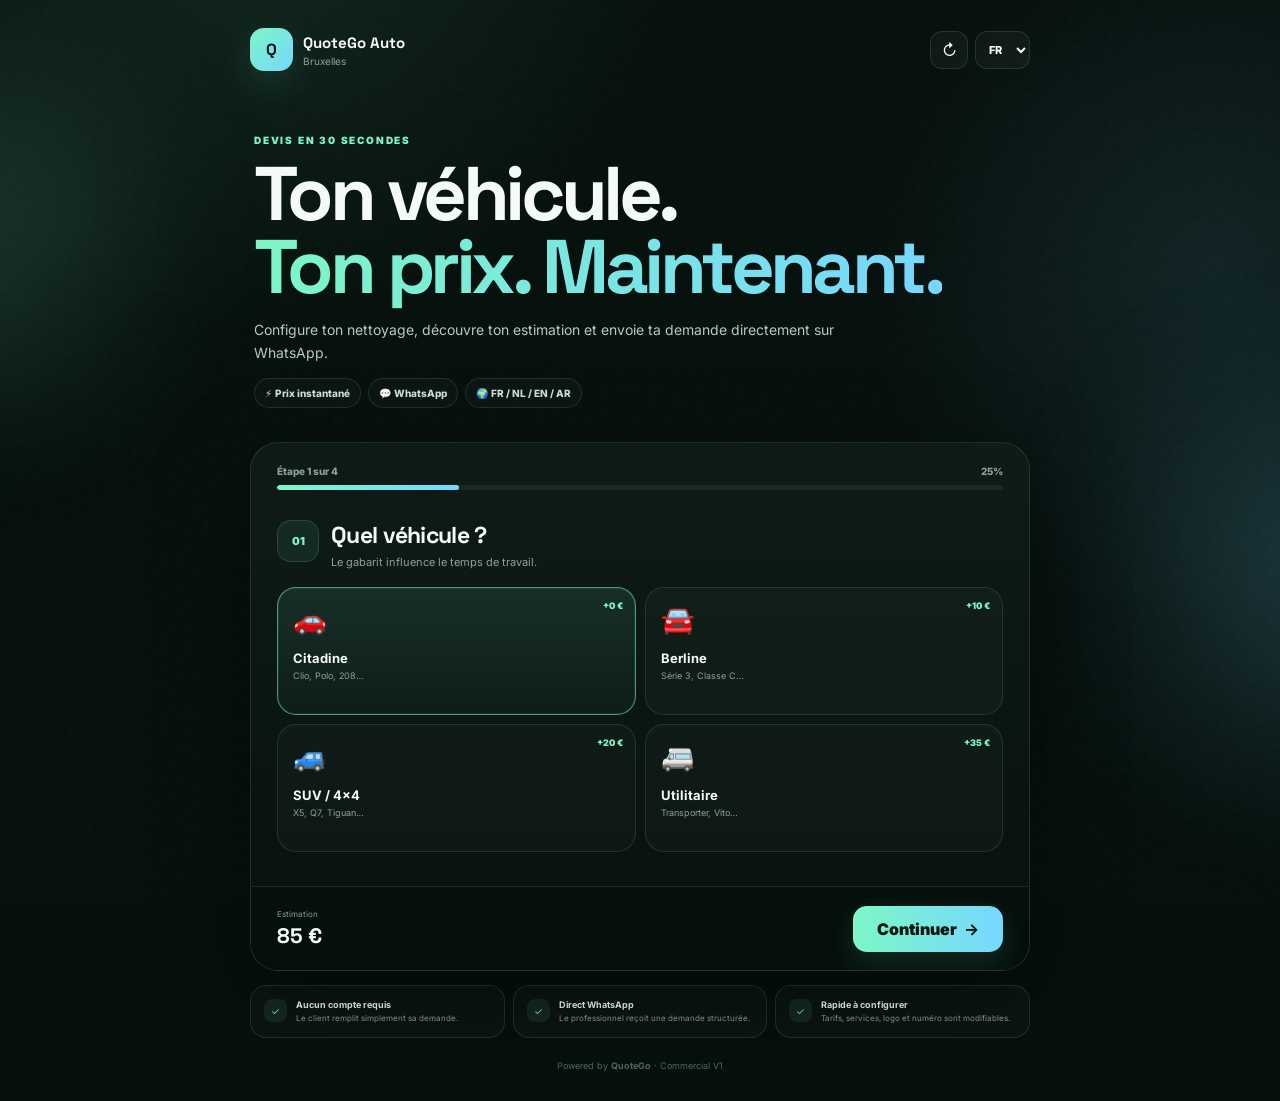
==== index.html @ 27e843ea "Launch QuoteGo commercial demo" ====
<!DOCTYPE html>
<html lang="fr" dir="ltr">
<head>
  <meta charset="UTF-8">
  <meta name="viewport" content="width=device-width, initial-scale=1.0, viewport-fit=cover">
  <meta name="theme-color" content="#07100e">
  <meta name="description" content="QuoteGo - devis instantané et réservation WhatsApp pour services automobiles.">
  <title>QuoteGo Auto</title>
  <link rel="preconnect" href="https://fonts.googleapis.com">
  <link rel="preconnect" href="https://fonts.gstatic.com" crossorigin>
  <link href="https://fonts.googleapis.com/css2?family=Inter:wght@400;500;600;700;800&family=Space+Grotesk:wght@600;700&display=swap" rel="stylesheet">
  <link rel="stylesheet" href="styles.css">
</head>
<body>
  <div class="noise"></div>
  <div class="orb orb-a"></div>
  <div class="orb orb-b"></div>

  <header class="topbar">
    <div class="brand">
      <div class="brand-mark" id="brandMark">Q</div>
      <div class="brand-copy">
        <strong id="brandName">QuoteGo Auto</strong>
        <span id="brandLocation">Bruxelles</span>
      </div>
    </div>

    <div class="top-actions">
      <button class="ghost-btn" id="restartBtn" type="button" title="Recommencer">↻</button>
      <select id="langSelect" class="lang-select" aria-label="Langue">
        <option value="fr">FR</option>
        <option value="nl">NL</option>
        <option value="en">EN</option>
        <option value="ar">AR</option>
      </select>
    </div>
  </header>

  <main>
    <section class="hero">
      <div class="eyebrow" data-i18n="heroEyebrow">DEVIS EN 30 SECONDES</div>
      <h1 id="heroTitle">Ton véhicule.<br><span>Ton prix. Maintenant.</span></h1>
      <p class="hero-copy" data-i18n="heroCopy">Configure ton nettoyage, découvre ton estimation et envoie ta demande directement sur WhatsApp.</p>

      <div class="hero-chips">
        <span>⚡ <b data-i18n="chipPrice">Prix instantané</b></span>
        <span>💬 <b>WhatsApp</b></span>
        <span>🌍 <b>FR / NL / EN / AR</b></span>
      </div>
    </section>

    <section class="app-card">
      <div class="progress-wrap">
        <div class="progress-copy">
          <span id="progressLabel">Étape 1 sur 4</span>
          <span id="progressPct">25%</span>
        </div>
        <div class="progress-track"><div id="progressBar"></div></div>
      </div>

      <div id="stepHost"></div>

      <div class="bottom-bar">
        <div>
          <small data-i18n="estimate">Estimation</small>
          <strong id="liveTotal">0 €</strong>
        </div>
        <button id="mainBtn" class="main-btn" type="button">
          <span data-i18n="continue">Continuer</span>
          <b>→</b>
        </button>
      </div>
    </section>

    <section class="commercial-strip">
      <div>
        <span class="mini-icon">✓</span>
        <p><strong data-i18n="noAccount">Aucun compte requis</strong><small data-i18n="noAccountSub">Le client remplit simplement sa demande.</small></p>
      </div>
      <div>
        <span class="mini-icon">✓</span>
        <p><strong data-i18n="direct">Direct WhatsApp</strong><small data-i18n="directSub">Le professionnel reçoit une demande structurée.</small></p>
      </div>
      <div>
        <span class="mini-icon">✓</span>
        <p><strong data-i18n="fast">Rapide à configurer</strong><small data-i18n="fastSub">Tarifs, services, logo et numéro sont modifiables.</small></p>
      </div>
    </section>
  </main>

  <footer>Powered by <strong>QuoteGo</strong> · Commercial V1</footer>

  <script src="config.js"></script>
  <script src="app.js"></script>
</body>
</html>
---- styles.css ----
:root{
  --bg:#06100d; --panel:#0c1714; --panel2:#101f1a; --text:#f6fbf8; --muted:#8ba39a;
  --accent:#7cf7c7; --accent2:#77d7ff; --line:rgba(188,255,228,.12);
}
*{box-sizing:border-box} html{scroll-behavior:smooth}
body{margin:0;background:
radial-gradient(circle at 20% -10%,rgba(124,247,199,.10),transparent 28%),
radial-gradient(circle at 95% 25%,rgba(119,215,255,.10),transparent 24%),
var(--bg);color:var(--text);font-family:Inter,system-ui,-apple-system,sans-serif;min-height:100vh}
button,select,input,textarea{font:inherit}.noise{position:fixed;inset:0;pointer-events:none;opacity:.035;background-image:url("data:image/svg+xml,%3Csvg viewBox='0 0 180 180' xmlns='http://www.w3.org/2000/svg'%3E%3Cfilter id='n'%3E%3CfeTurbulence type='fractalNoise' baseFrequency='.85' numOctaves='3' stitchTiles='stitch'/%3E%3C/filter%3E%3Crect width='100%25' height='100%25' filter='url(%23n)' opacity='.6'/%3E%3C/svg%3E")}
.orb{position:fixed;border-radius:50%;filter:blur(100px);z-index:-1;opacity:.22}.orb-a{width:260px;height:260px;background:var(--accent);left:-160px;top:100px}.orb-b{width:300px;height:300px;background:var(--accent2);right:-190px;top:430px}
.topbar,main,footer{width:min(100% - 26px,780px);margin:auto}
.topbar{display:flex;align-items:center;justify-content:space-between;padding:20px 0 8px}.brand{display:flex;align-items:center;gap:10px}.brand-mark{width:43px;height:43px;border-radius:14px;display:grid;place-items:center;background:linear-gradient(135deg,var(--accent),var(--accent2));color:#03130d;font-family:"Space Grotesk";font-weight:800;box-shadow:0 12px 36px rgba(91,240,187,.14)}.brand-copy strong,.brand-copy span{display:block}.brand-copy strong{font:700 15px "Space Grotesk"}.brand-copy span{color:var(--muted);font-size:10px;margin-top:3px}.top-actions{display:flex;gap:7px}.ghost-btn,.lang-select{border:1px solid var(--line);background:rgba(255,255,255,.035);color:var(--text);border-radius:12px;height:38px}.ghost-btn{width:38px;cursor:pointer}.lang-select{padding:0 9px;font-weight:800;font-size:11px;outline:none}
.hero{padding:38px 3px 25px}.eyebrow{color:var(--accent);font-size:10px;letter-spacing:.18em;font-weight:900;margin-bottom:12px}.hero h1{font:700 clamp(42px,12vw,76px)/.96 "Space Grotesk";letter-spacing:-.06em;margin:0}.hero h1 span{color:transparent;background:linear-gradient(90deg,var(--accent),var(--accent2));-webkit-background-clip:text;background-clip:text}.hero-copy{max-width:600px;color:#b7cac2;line-height:1.65;font-size:14px}.hero-chips{display:flex;gap:7px;flex-wrap:wrap}.hero-chips span{border:1px solid var(--line);padding:8px 10px;border-radius:999px;background:rgba(255,255,255,.025);font-size:10px;color:#cfe0d9}.hero-chips b{font-weight:800}
.app-card{position:relative;border:1px solid var(--line);border-radius:28px;background:linear-gradient(180deg,rgba(15,29,24,.90),rgba(8,17,14,.97));box-shadow:0 28px 95px rgba(0,0,0,.36);overflow:hidden;backdrop-filter:blur(18px)}
.progress-wrap{padding:18px 18px 0}.progress-copy{display:flex;justify-content:space-between;color:var(--muted);font-size:10px;font-weight:800;margin-bottom:8px}.progress-track{height:5px;background:rgba(255,255,255,.06);border-radius:99px;overflow:hidden}.progress-track>div{height:100%;width:25%;border-radius:inherit;background:linear-gradient(90deg,var(--accent),var(--accent2));transition:.3s}
.step{padding:25px 18px 118px;animation:enter .28s ease}@keyframes enter{from{opacity:0;transform:translateY(9px)}to{opacity:1;transform:none}}
.step-head{display:flex;gap:12px;margin-bottom:18px}.step-index{width:42px;height:42px;border:1px solid rgba(124,247,199,.15);background:rgba(124,247,199,.07);color:var(--accent);border-radius:14px;display:grid;place-items:center;font-weight:900;font-size:11px;flex:none}.step-head h2{margin:0 0 5px;font:700 23px "Space Grotesk";letter-spacing:-.03em}.step-head p{margin:0;color:var(--muted);font-size:11px}
.grid{display:grid;grid-template-columns:1fr 1fr;gap:9px}.choice{position:relative;min-height:128px;padding:15px;border:1px solid var(--line);border-radius:19px;background:rgba(255,255,255,.025);cursor:pointer;transition:.18s}.choice input,.package input,.segment input,.toggle input{position:absolute;opacity:0;pointer-events:none}.choice.active,.package.active{border-color:rgba(124,247,199,.56);background:linear-gradient(180deg,rgba(124,247,199,.10),rgba(119,215,255,.035));box-shadow:inset 0 0 0 1px rgba(124,247,199,.08)}.choice .emoji{font-size:27px;margin-bottom:14px}.choice strong,.choice small{display:block}.choice strong{font-size:13px}.choice small{font-size:9px;color:var(--muted);margin-top:4px}.price-tag{position:absolute;right:12px;top:12px;color:var(--accent);font-size:9px;font-weight:900}
.stack{display:grid;gap:9px}.package{position:relative;border:1px solid var(--line);border-radius:17px;padding:17px 15px;background:rgba(255,255,255,.025);cursor:pointer}.package-row{display:flex;justify-content:space-between;align-items:center;gap:12px}.package strong,.package small{display:block}.package strong{font-size:14px}.package small{font-size:9px;color:var(--muted);margin-top:4px}.package b{white-space:nowrap;font-size:15px}.badge{position:absolute;right:12px;top:-8px;background:var(--accent);color:#051911;padding:4px 7px;border-radius:999px;font-size:7px;font-weight:900;letter-spacing:.08em}
.segment{display:grid;grid-template-columns:repeat(3,1fr);gap:6px;margin-bottom:18px}.segment label{position:relative}.segment span{min-height:52px;display:grid;place-items:center;text-align:center;border:1px solid var(--line);border-radius:13px;background:rgba(255,255,255,.025);font-size:9px;font-weight:800;color:#c5d5cf;padding:6px}.segment label.active span{border-color:rgba(124,247,199,.55);background:rgba(124,247,199,.08);color:var(--accent)}
.extras{display:grid;gap:8px}.extra{display:flex;justify-content:space-between;gap:14px;align-items:center;border:1px solid var(--line);border-radius:16px;padding:14px;background:rgba(255,255,255,.025)}.extra strong,.extra small{display:block}.extra strong{font-size:12px}.extra small{color:var(--muted);font-size:9px;margin-top:4px}.toggle{display:flex;align-items:center;gap:9px}.toggle em{font-style:normal;color:var(--accent);font-size:9px;font-weight:900;white-space:nowrap}.switch{width:37px;height:22px;background:rgba(255,255,255,.08);border-radius:99px;position:relative;transition:.2s}.switch:after{content:"";position:absolute;width:16px;height:16px;left:3px;top:3px;border-radius:50%;background:#9eb2aa;transition:.2s}.toggle.active .switch{background:var(--accent)}.toggle.active .switch:after{transform:translateX(15px);background:#042016}
.fields{display:grid;gap:10px}.field{display:grid;gap:6px}.field>span{font-size:9px;font-weight:900;color:#cbdad4}.field input,.field textarea{width:100%;border:1px solid var(--line);border-radius:13px;background:rgba(255,255,255,.035);color:var(--text);padding:13px;outline:none}.field input:focus,.field textarea:focus{border-color:rgba(124,247,199,.55);box-shadow:0 0 0 3px rgba(124,247,199,.06)}
.summary{margin-top:16px;padding:17px;border:1px solid rgba(124,247,199,.18);border-radius:19px;background:linear-gradient(135deg,rgba(124,247,199,.08),rgba(119,215,255,.045))}.summary-price{display:flex;justify-content:space-between;align-items:center}.summary-price small,.summary-price strong{display:block}.summary-price small{color:var(--muted);font-size:9px}.summary-price strong{font:700 32px "Space Grotesk"}.summary-lines{display:grid;gap:7px;margin-top:13px}.summary-line{display:flex;justify-content:space-between;gap:12px;font-size:9px;color:#c7d5cf}.summary-line b{color:var(--accent);font-weight:900;text-align:right}.note{color:#71877f;font-size:8px;line-height:1.5;margin:13px 0 0}
.bottom-bar{position:absolute;bottom:0;left:0;right:0;min-height:84px;border-top:1px solid var(--line);background:rgba(6,15,12,.94);backdrop-filter:blur(15px);display:flex;justify-content:space-between;align-items:center;gap:12px;padding:13px 18px}.bottom-bar small,.bottom-bar strong{display:block}.bottom-bar small{color:var(--muted);font-size:8px}.bottom-bar strong{font:700 21px "Space Grotesk";margin-top:3px}.main-btn{min-width:150px;border:0;border-radius:14px;background:linear-gradient(90deg,var(--accent),var(--accent2));color:#04170f;padding:13px 15px;font-weight:900;cursor:pointer;box-shadow:0 11px 30px rgba(95,236,185,.14)}.main-btn b{margin-left:7px}
.commercial-strip{display:grid;grid-template-columns:repeat(3,1fr);gap:8px;padding-top:14px}.commercial-strip>div{border:1px solid var(--line);border-radius:16px;background:rgba(255,255,255,.022);padding:13px;display:flex;gap:9px}.mini-icon{width:23px;height:23px;flex:none;border-radius:8px;background:rgba(124,247,199,.09);color:var(--accent);display:grid;place-items:center;font-size:10px}.commercial-strip p{margin:0}.commercial-strip strong,.commercial-strip small{display:block}.commercial-strip strong{font-size:9px}.commercial-strip small{color:var(--muted);font-size:8px;line-height:1.4;margin-top:3px}
footer{text-align:center;color:#53685f;font-size:9px;padding:22px 0 30px}
[dir="rtl"] .step-head,[dir="rtl"] .brand,[dir="rtl"] .commercial-strip>div{direction:rtl}
[dir="rtl"] .summary-line,[dir="rtl"] .package-row,[dir="rtl"] .extra{direction:rtl}
@media(max-width:620px){.commercial-strip{grid-template-columns:1fr}.hero{padding-top:32px}}
@media(min-width:700px){.topbar{padding-top:28px}.hero{padding:55px 4px 34px}.progress-wrap{padding:22px 26px 0}.step{padding:30px 26px 118px}.bottom-bar{padding-left:26px;padding-right:26px}}

.demo-backdrop{position:fixed;inset:0;background:rgba(0,0,0,.72);backdrop-filter:blur(8px);z-index:50}
.demo-modal{position:fixed;z-index:51;left:50%;top:50%;transform:translate(-50%,-50%);width:min(calc(100% - 28px),560px);max-height:82vh;overflow:auto;background:#0b1713;border:1px solid var(--line);border-radius:22px;padding:18px;box-shadow:0 30px 100px rgba(0,0,0,.55)}
#demoModal{display:none}#demoModal.show{display:block}.demo-modal-head{display:flex;justify-content:space-between;gap:15px;align-items:flex-start}.demo-modal-head small{color:var(--accent);font-size:8px;font-weight:900;letter-spacing:.16em}.demo-modal-head h3{margin:4px 0 0;font:700 20px "Space Grotesk"}.demo-modal-head button{width:34px;height:34px;border:1px solid var(--line);border-radius:10px;background:rgba(255,255,255,.04);color:var(--text);font-size:22px;cursor:pointer}.demo-explain{color:var(--muted);font-size:10px;line-height:1.55}.demo-modal pre{white-space:pre-wrap;word-break:break-word;background:rgba(255,255,255,.035);border:1px solid var(--line);border-radius:14px;padding:14px;color:#dce9e4;font:500 11px/1.6 Inter,sans-serif}
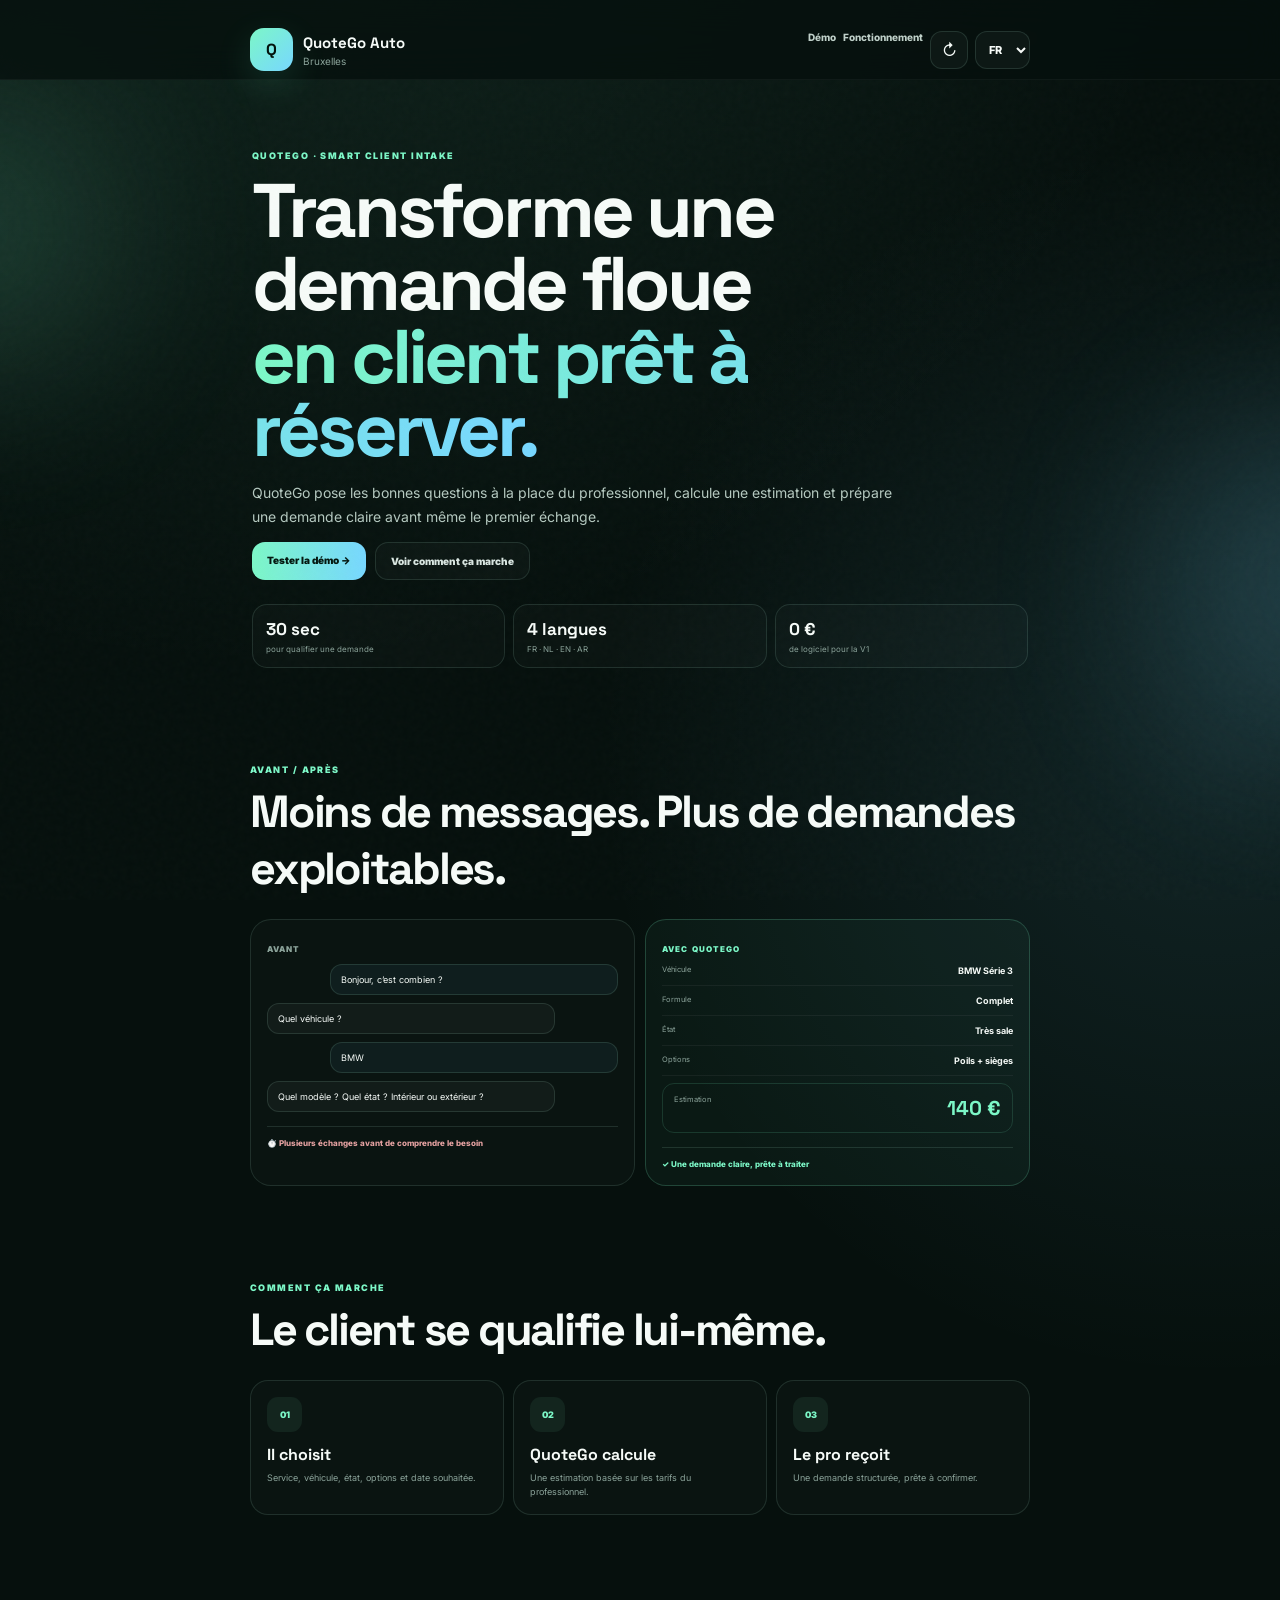
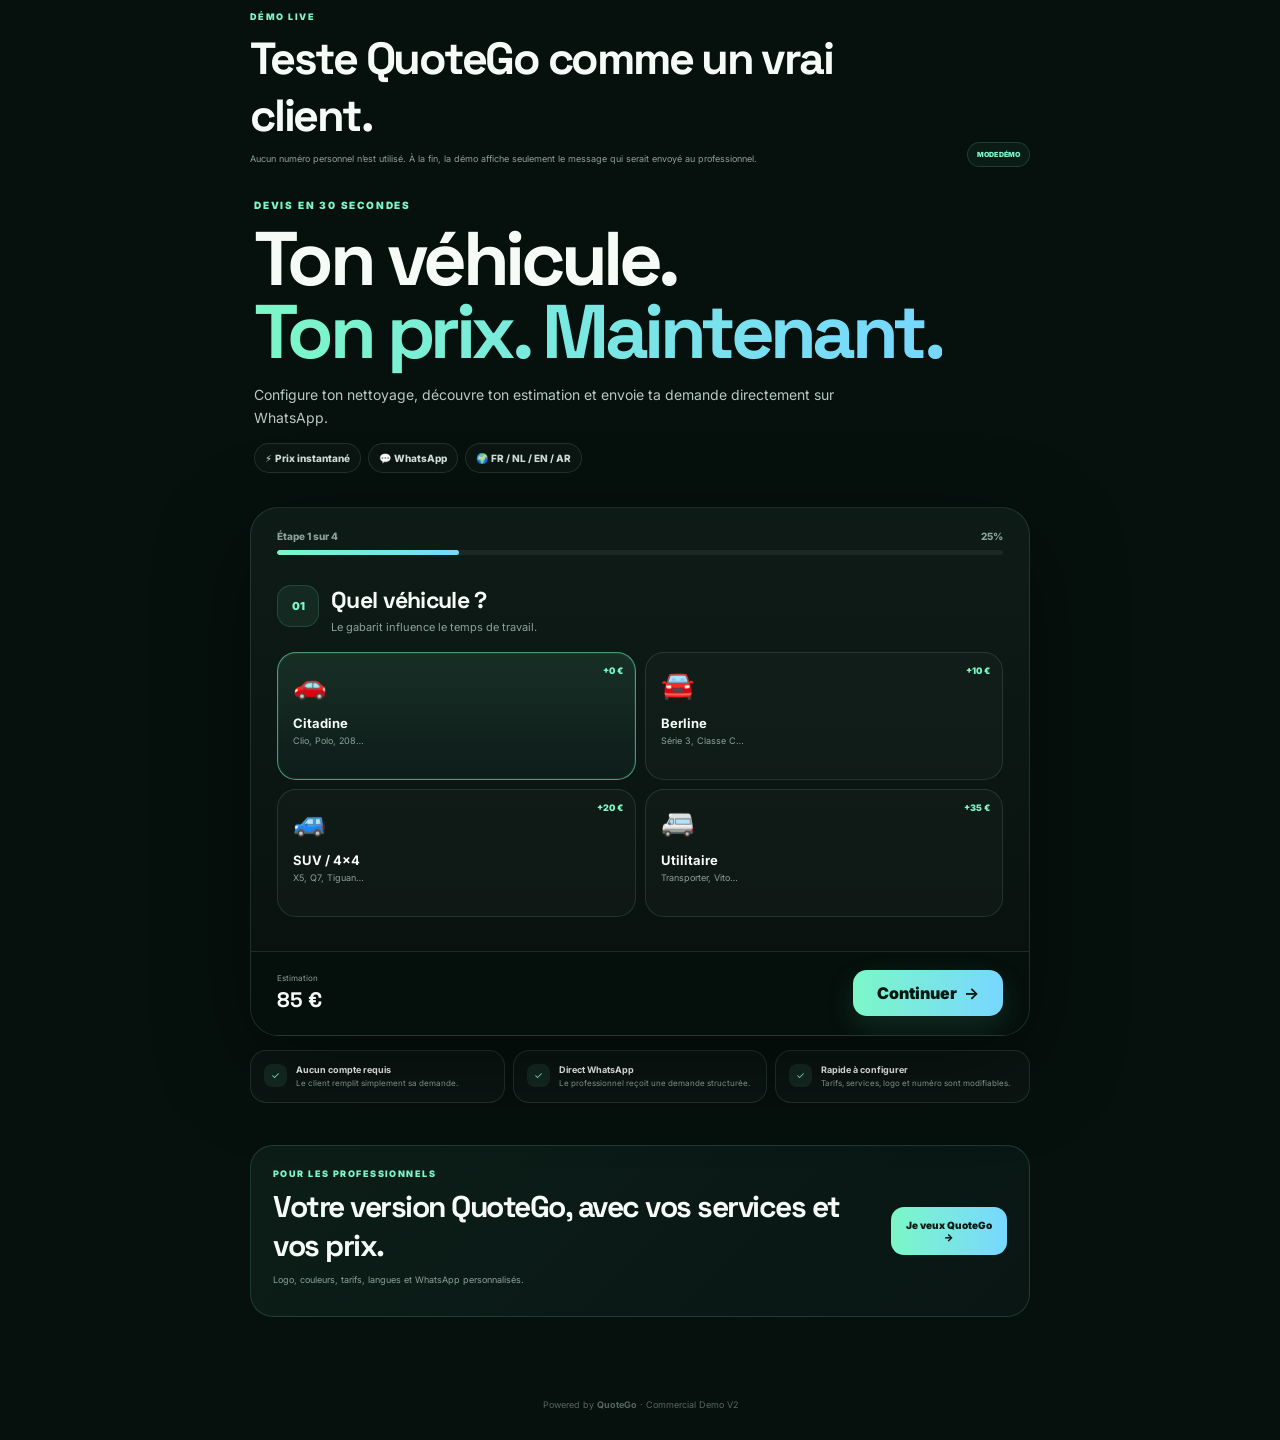
==== commit 9796067c: "Upgrade QuoteGo to premium commercial V2" ====
--- a/index.html
+++ b/index.html
@@ -1,96 +1,100 @@
 <!DOCTYPE html>
 <html lang="fr" dir="ltr">
 <head>
-  <meta charset="UTF-8">
-  <meta name="viewport" content="width=device-width, initial-scale=1.0, viewport-fit=cover">
-  <meta name="theme-color" content="#07100e">
-  <meta name="description" content="QuoteGo - devis instantané et réservation WhatsApp pour services automobiles.">
-  <title>QuoteGo Auto</title>
-  <link rel="preconnect" href="https://fonts.googleapis.com">
-  <link rel="preconnect" href="https://fonts.gstatic.com" crossorigin>
-  <link href="https://fonts.googleapis.com/css2?family=Inter:wght@400;500;600;700;800&family=Space+Grotesk:wght@600;700&display=swap" rel="stylesheet">
-  <link rel="stylesheet" href="styles.css">
+<meta charset="UTF-8"><meta name="viewport" content="width=device-width,initial-scale=1.0,viewport-fit=cover">
+<meta name="theme-color" content="#07100e"><title>QuoteGo — Démo commerciale</title>
+<link rel="preconnect" href="https://fonts.googleapis.com"><link rel="preconnect" href="https://fonts.gstatic.com" crossorigin>
+<link href="https://fonts.googleapis.com/css2?family=Inter:wght@400;500;600;700;800&family=Space+Grotesk:wght@600;700&display=swap" rel="stylesheet">
+<link rel="stylesheet" href="styles.css">
 </head>
 <body>
-  <div class="noise"></div>
-  <div class="orb orb-a"></div>
-  <div class="orb orb-b"></div>
+<div class="noise"></div><div class="orb orb-a"></div><div class="orb orb-b"></div>
 
-  <header class="topbar">
-    <div class="brand">
-      <div class="brand-mark" id="brandMark">Q</div>
-      <div class="brand-copy">
-        <strong id="brandName">QuoteGo Auto</strong>
-        <span id="brandLocation">Bruxelles</span>
-      </div>
-    </div>
+<header class="topbar premium-topbar">
+  <div class="brand"><div class="brand-mark" id="brandMark">Q</div><div class="brand-copy"><strong id="brandName">QuoteGo</strong><span id="brandLocation">Bruxelles</span></div></div>
+  <div class="top-actions">
+    <a class="mini-link" href="#demo">Démo</a>
+    <a class="mini-link" href="#how">Fonctionnement</a>
+    <button class="ghost-btn" id="restartBtn" type="button">↻</button>
+    <select id="langSelect" class="lang-select"><option value="fr">FR</option><option value="nl">NL</option><option value="en">EN</option><option value="ar">AR</option></select>
+  </div>
+</header>
 
-    <div class="top-actions">
-      <button class="ghost-btn" id="restartBtn" type="button" title="Recommencer">↻</button>
-      <select id="langSelect" class="lang-select" aria-label="Langue">
-        <option value="fr">FR</option>
-        <option value="nl">NL</option>
-        <option value="en">EN</option>
-        <option value="ar">AR</option>
-      </select>
-    </div>
-  </header>
+<main>
+<section class="sales-hero">
+  <div class="sales-kicker">QUOTEGO · SMART CLIENT INTAKE</div>
+  <h1>Transforme une demande floue<br><span>en client prêt à réserver.</span></h1>
+  <p>QuoteGo pose les bonnes questions à la place du professionnel, calcule une estimation et prépare une demande claire avant même le premier échange.</p>
+  <div class="sales-actions"><a href="#demo" class="sales-primary">Tester la démo →</a><a href="#how" class="sales-secondary">Voir comment ça marche</a></div>
+  <div class="sales-metrics"><div><strong>30 sec</strong><span>pour qualifier une demande</span></div><div><strong>4 langues</strong><span>FR · NL · EN · AR</span></div><div><strong>0 €</strong><span>de logiciel pour la V1</span></div></div>
+</section>
 
-  <main>
-    <section class="hero">
-      <div class="eyebrow" data-i18n="heroEyebrow">DEVIS EN 30 SECONDES</div>
-      <h1 id="heroTitle">Ton véhicule.<br><span>Ton prix. Maintenant.</span></h1>
-      <p class="hero-copy" data-i18n="heroCopy">Configure ton nettoyage, découvre ton estimation et envoie ta demande directement sur WhatsApp.</p>
+<section class="compare-section">
+  <div class="sales-kicker">AVANT / APRÈS</div>
+  <h2>Moins de messages. Plus de demandes exploitables.</h2>
+  <div class="compare-grid">
+    <article class="compare-card bad">
+      <span>AVANT</span>
+      <div class="bubble right">Bonjour, c’est combien ?</div><div class="bubble">Quel véhicule ?</div>
+      <div class="bubble right">BMW</div><div class="bubble">Quel modèle ? Quel état ? Intérieur ou extérieur ?</div>
+      <div class="compare-foot">⏱️ Plusieurs échanges avant de comprendre le besoin</div>
+    </article>
+    <article class="compare-card good">
+      <span>AVEC QUOTEGO</span>
+      <div class="quote-row"><small>Véhicule</small><b>BMW Série 3</b></div>
+      <div class="quote-row"><small>Formule</small><b>Complet</b></div>
+      <div class="quote-row"><small>État</small><b>Très sale</b></div>
+      <div class="quote-row"><small>Options</small><b>Poils + sièges</b></div>
+      <div class="quote-row total"><small>Estimation</small><strong>140 €</strong></div>
+      <div class="compare-foot positive">✓ Une demande claire, prête à traiter</div>
+    </article>
+  </div>
+</section>
 
-      <div class="hero-chips">
-        <span>⚡ <b data-i18n="chipPrice">Prix instantané</b></span>
-        <span>💬 <b>WhatsApp</b></span>
-        <span>🌍 <b>FR / NL / EN / AR</b></span>
-      </div>
-    </section>
+<section class="how-section" id="how">
+  <div class="sales-kicker">COMMENT ÇA MARCHE</div><h2>Le client se qualifie lui-même.</h2>
+  <div class="how-grid">
+    <article><span>01</span><h3>Il choisit</h3><p>Service, véhicule, état, options et date souhaitée.</p></article>
+    <article><span>02</span><h3>QuoteGo calcule</h3><p>Une estimation basée sur les tarifs du professionnel.</p></article>
+    <article><span>03</span><h3>Le pro reçoit</h3><p>Une demande structurée, prête à confirmer.</p></article>
+  </div>
+</section>
 
-    <section class="app-card">
-      <div class="progress-wrap">
-        <div class="progress-copy">
-          <span id="progressLabel">Étape 1 sur 4</span>
-          <span id="progressPct">25%</span>
-        </div>
-        <div class="progress-track"><div id="progressBar"></div></div>
-      </div>
+<section class="demo-intro" id="demo"><div><div class="sales-kicker">DÉMO LIVE</div><h2>Teste QuoteGo comme un vrai client.</h2><p>Aucun numéro personnel n’est utilisé. À la fin, la démo affiche seulement le message qui serait envoyé au professionnel.</p></div><span>MODE DÉMO</span></section>
 
-      <div id="stepHost"></div>
+<section class="hero compact-hero">
+  <div class="eyebrow" data-i18n="heroEyebrow">DEVIS EN 30 SECONDES</div>
+  <h1 id="heroTitle">Ton véhicule.<br><span>Ton prix. Maintenant.</span></h1>
+  <p class="hero-copy" data-i18n="heroCopy">Configure ton nettoyage, découvre ton estimation et envoie ta demande directement sur WhatsApp.</p>
+  <div class="hero-chips"><span>⚡ <b data-i18n="chipPrice">Prix instantané</b></span><span>💬 <b>WhatsApp</b></span><span>🌍 <b>FR / NL / EN / AR</b></span></div>
+</section>
 
-      <div class="bottom-bar">
-        <div>
-          <small data-i18n="estimate">Estimation</small>
-          <strong id="liveTotal">0 €</strong>
-        </div>
-        <button id="mainBtn" class="main-btn" type="button">
-          <span data-i18n="continue">Continuer</span>
-          <b>→</b>
-        </button>
-      </div>
-    </section>
+<section class="app-card">
+  <div class="progress-wrap"><div class="progress-copy"><span id="progressLabel">Étape 1 sur 4</span><span id="progressPct">25%</span></div><div class="progress-track"><div id="progressBar"></div></div></div>
+  <div id="stepHost"></div>
+  <div class="bottom-bar"><div><small data-i18n="estimate">Estimation</small><strong id="liveTotal">0 €</strong></div><button id="mainBtn" class="main-btn" type="button"><span data-i18n="continue">Continuer</span><b>→</b></button></div>
+</section>
 
-    <section class="commercial-strip">
-      <div>
-        <span class="mini-icon">✓</span>
-        <p><strong data-i18n="noAccount">Aucun compte requis</strong><small data-i18n="noAccountSub">Le client remplit simplement sa demande.</small></p>
-      </div>
-      <div>
-        <span class="mini-icon">✓</span>
-        <p><strong data-i18n="direct">Direct WhatsApp</strong><small data-i18n="directSub">Le professionnel reçoit une demande structurée.</small></p>
-      </div>
-      <div>
-        <span class="mini-icon">✓</span>
-        <p><strong data-i18n="fast">Rapide à configurer</strong><small data-i18n="fastSub">Tarifs, services, logo et numéro sont modifiables.</small></p>
-      </div>
-    </section>
-  </main>
+<section class="commercial-strip">
+  <div><span class="mini-icon">✓</span><p><strong data-i18n="noAccount">Aucun compte requis</strong><small data-i18n="noAccountSub">Le client remplit simplement sa demande.</small></p></div>
+  <div><span class="mini-icon">✓</span><p><strong data-i18n="direct">Direct WhatsApp</strong><small data-i18n="directSub">Le professionnel reçoit une demande structurée.</small></p></div>
+  <div><span class="mini-icon">✓</span><p><strong data-i18n="fast">Rapide à configurer</strong><small data-i18n="fastSub">Tarifs, services, logo et numéro sont modifiables.</small></p></div>
+</section>
 
-  <footer>Powered by <strong>QuoteGo</strong> · Commercial V1</footer>
+<section class="final-cta">
+  <div><div class="sales-kicker">POUR LES PROFESSIONNELS</div><h2>Votre version QuoteGo, avec vos services et vos prix.</h2><p>Logo, couleurs, tarifs, langues et WhatsApp personnalisés.</p></div>
+  <button id="salesCta" class="sales-primary button-reset">Je veux QuoteGo →</button>
+</section>
+</main>
 
-  <script src="config.js"></script>
-  <script src="app.js"></script>
-</body>
-</html>
+<footer>Powered by <strong>QuoteGo</strong> · Commercial Demo V2</footer>
+
+<div id="salesModal" class="sales-modal-wrap"><div class="sales-backdrop"></div><div class="sales-modal">
+<button id="salesClose" class="sales-close">×</button><div class="sales-kicker">QUOTEGO POUR VOTRE ENTREPRISE</div>
+<h3>Une version configurée pour votre activité.</h3><p>Cette démo présente le concept. La version client peut utiliser votre logo, vos prestations, vos prix, vos langues et votre numéro WhatsApp.</p>
+<div class="sales-box"><strong>Version pilote</strong><span>Personnalisation complète · sans abonnement logiciel obligatoire</span></div>
+<button id="copyInterest" class="sales-primary button-reset wide">Copier le message de contact</button><small id="copyStatus"></small>
+</div></div>
+
+<script src="config.js"></script><script src="app.js"></script>
+</body></html>
--- a/styles.css
+++ b/styles.css
@@ -34,3 +34,7 @@
 .demo-backdrop{position:fixed;inset:0;background:rgba(0,0,0,.72);backdrop-filter:blur(8px);z-index:50}
 .demo-modal{position:fixed;z-index:51;left:50%;top:50%;transform:translate(-50%,-50%);width:min(calc(100% - 28px),560px);max-height:82vh;overflow:auto;background:#0b1713;border:1px solid var(--line);border-radius:22px;padding:18px;box-shadow:0 30px 100px rgba(0,0,0,.55)}
 #demoModal{display:none}#demoModal.show{display:block}.demo-modal-head{display:flex;justify-content:space-between;gap:15px;align-items:flex-start}.demo-modal-head small{color:var(--accent);font-size:8px;font-weight:900;letter-spacing:.16em}.demo-modal-head h3{margin:4px 0 0;font:700 20px "Space Grotesk"}.demo-modal-head button{width:34px;height:34px;border:1px solid var(--line);border-radius:10px;background:rgba(255,255,255,.04);color:var(--text);font-size:22px;cursor:pointer}.demo-explain{color:var(--muted);font-size:10px;line-height:1.55}.demo-modal pre{white-space:pre-wrap;word-break:break-word;background:rgba(255,255,255,.035);border:1px solid var(--line);border-radius:14px;padding:14px;color:#dce9e4;font:500 11px/1.6 Inter,sans-serif}
+
+.premium-topbar{position:sticky;top:0;z-index:40;background:rgba(6,16,13,.78);backdrop-filter:blur(18px);border-bottom:1px solid rgba(255,255,255,.04);width:100%;padding-left:max(14px,calc((100% - 780px)/2));padding-right:max(14px,calc((100% - 780px)/2))}
+.mini-link{color:#bfd0c9;text-decoration:none;font-size:10px;font-weight:800}.sales-hero{padding:70px 2px 48px}.sales-kicker{color:var(--accent);font-size:9px;font-weight:900;letter-spacing:.16em}.sales-hero h1,.compare-section h2,.how-section h2,.demo-intro h2,.final-cta h2{font-family:"Space Grotesk";letter-spacing:-.05em}.sales-hero h1{font-size:clamp(44px,10vw,76px);line-height:.96;margin:14px 0}.sales-hero h1 span{color:transparent;background:linear-gradient(90deg,var(--accent),var(--accent2));-webkit-background-clip:text;background-clip:text}.sales-hero>p{max-width:650px;color:#b5c9c0;font-size:14px;line-height:1.7}.sales-actions{display:flex;gap:9px;flex-wrap:wrap}.sales-primary,.sales-secondary{padding:12px 15px;border-radius:13px;text-decoration:none;font-size:10px;font-weight:900}.sales-primary{background:linear-gradient(90deg,var(--accent),var(--accent2));color:#04170f}.sales-secondary{border:1px solid var(--line);color:#d9e6e1;background:rgba(255,255,255,.025)}.sales-metrics{display:grid;grid-template-columns:repeat(3,1fr);gap:8px;margin-top:24px}.sales-metrics div{border:1px solid var(--line);border-radius:15px;padding:13px;background:rgba(255,255,255,.02)}.sales-metrics strong,.sales-metrics span{display:block}.sales-metrics strong{font:700 17px "Space Grotesk"}.sales-metrics span{color:var(--muted);font-size:8px;margin-top:4px}.compare-section,.how-section{padding:48px 0}.compare-section h2,.how-section h2,.demo-intro h2,.final-cta h2{font-size:clamp(29px,5vw,45px);margin:8px 0 22px}.compare-grid{display:grid;grid-template-columns:1fr 1fr;gap:10px}.compare-card{border:1px solid var(--line);border-radius:21px;padding:16px;background:rgba(255,255,255,.02)}.compare-card.good{border-color:rgba(124,247,199,.2);background:rgba(124,247,199,.04)}.compare-card>span{font-size:8px;font-weight:900;letter-spacing:.14em;color:var(--muted)}.good>span{color:var(--accent)}.bubble{margin-top:8px;max-width:82%;padding:9px 10px;border:1px solid var(--line);border-radius:12px;font-size:9px;background:rgba(255,255,255,.035)}.bubble.right{margin-left:auto;background:rgba(119,215,255,.055)}.quote-row{display:flex;justify-content:space-between;gap:10px;padding:9px 0;border-bottom:1px solid rgba(255,255,255,.05);font-size:9px}.quote-row small{color:var(--muted)}.quote-row.total{margin-top:7px;padding:11px;border:1px solid rgba(124,247,199,.14);border-radius:12px}.quote-row.total strong{font:700 20px "Space Grotesk";color:var(--accent)}.compare-foot{margin-top:14px;padding-top:11px;border-top:1px solid var(--line);font-size:8px;color:#e3a0a0;font-weight:800}.compare-foot.positive{color:var(--accent)}.how-grid{display:grid;grid-template-columns:repeat(3,1fr);gap:9px}.how-grid article{border:1px solid var(--line);border-radius:18px;padding:16px;background:rgba(255,255,255,.02)}.how-grid article>span{display:grid;place-items:center;width:35px;height:35px;border-radius:11px;background:rgba(124,247,199,.07);color:var(--accent);font-size:9px;font-weight:900}.how-grid h3{font:700 16px "Space Grotesk";margin:12px 0 6px}.how-grid p{color:var(--muted);font-size:9px;line-height:1.5;margin:0}.demo-intro{padding:48px 0 14px;display:flex;justify-content:space-between;gap:20px;align-items:flex-end}.demo-intro h2{margin-bottom:8px}.demo-intro p{color:var(--muted);font-size:9px;max-width:580px;line-height:1.6;margin:0}.demo-intro>span{border:1px solid rgba(124,247,199,.16);background:rgba(124,247,199,.05);color:var(--accent);padding:7px 9px;border-radius:999px;font-size:7px;font-weight:900;white-space:nowrap}.compact-hero{padding-top:18px}.final-cta{margin:42px 0 60px;padding:22px;border:1px solid rgba(124,247,199,.16);border-radius:23px;background:linear-gradient(135deg,rgba(124,247,199,.06),rgba(119,215,255,.03));display:flex;justify-content:space-between;gap:18px;align-items:center}.final-cta h2{font-size:30px;margin-bottom:8px}.final-cta p{color:var(--muted);font-size:9px}.button-reset{border:0;cursor:pointer}.wide{width:100%;margin-top:10px}.sales-modal-wrap{display:none}.sales-modal-wrap.show{display:block}.sales-backdrop{position:fixed;inset:0;background:rgba(0,0,0,.72);backdrop-filter:blur(8px);z-index:70}.sales-modal{position:fixed;z-index:71;left:50%;top:50%;transform:translate(-50%,-50%);width:min(calc(100% - 28px),500px);background:#0b1713;border:1px solid var(--line);border-radius:21px;padding:19px;box-shadow:0 30px 100px rgba(0,0,0,.55)}.sales-modal h3{font:700 22px "Space Grotesk";margin:8px 0}.sales-modal p{color:var(--muted);font-size:9px;line-height:1.6}.sales-close{position:absolute;right:13px;top:13px;width:32px;height:32px;border:1px solid var(--line);border-radius:10px;background:rgba(255,255,255,.04);color:white;font-size:20px}.sales-box{border:1px solid rgba(124,247,199,.14);border-radius:13px;padding:12px;background:rgba(124,247,199,.04)}.sales-box strong,.sales-box span{display:block}.sales-box strong{font-size:10px}.sales-box span,#copyStatus{color:var(--muted);font-size:8px;margin-top:4px}#copyStatus{display:block;text-align:center;color:var(--accent)}
+@media(max-width:650px){.mini-link{display:none}.sales-metrics,.how-grid,.compare-grid{grid-template-columns:1fr}.demo-intro,.final-cta{align-items:flex-start;flex-direction:column}.sales-primary.button-reset{width:100%}.sales-hero{padding-top:48px}.premium-topbar{padding-left:14px;padding-right:14px}}
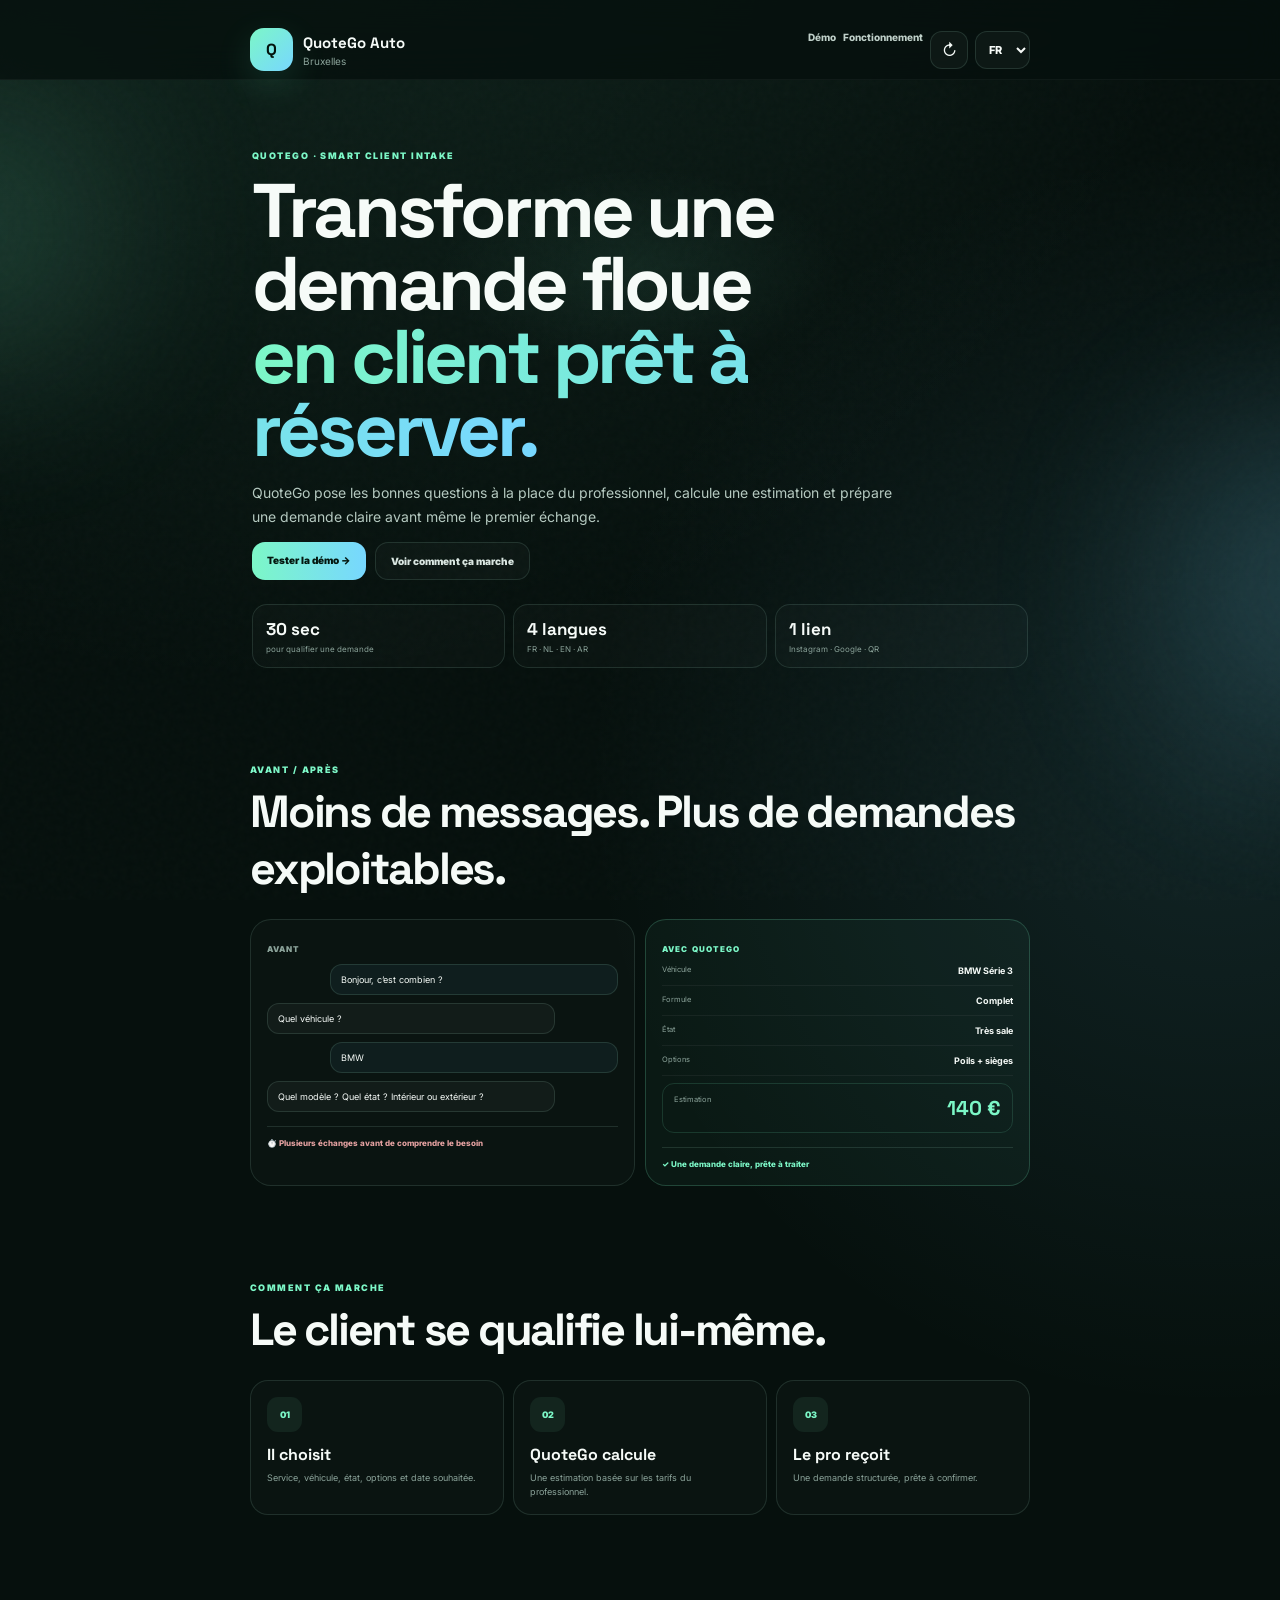
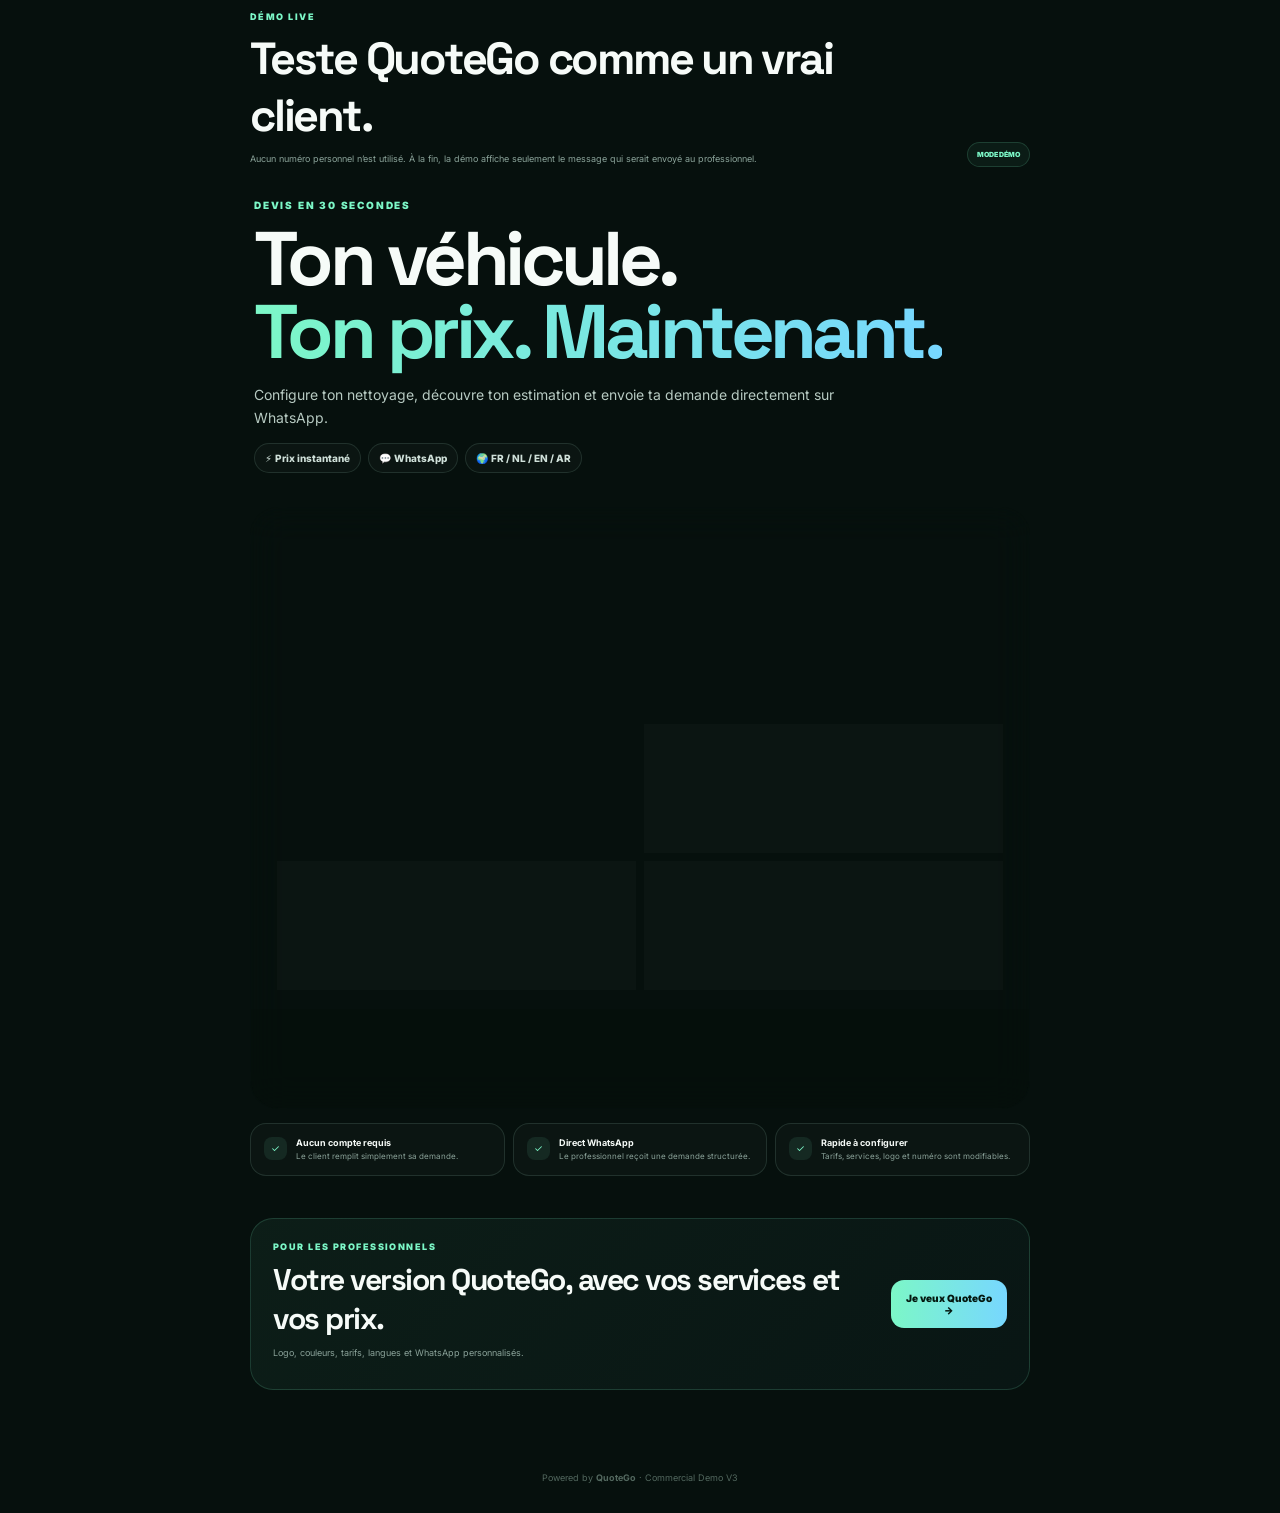
==== commit 7a5a6fc6: "Upgrade QuoteGo to Premium V3" ====
--- a/index.html
+++ b/index.html
@@ -26,7 +26,7 @@
   <h1>Transforme une demande floue<br><span>en client prêt à réserver.</span></h1>
   <p>QuoteGo pose les bonnes questions à la place du professionnel, calcule une estimation et prépare une demande claire avant même le premier échange.</p>
   <div class="sales-actions"><a href="#demo" class="sales-primary">Tester la démo →</a><a href="#how" class="sales-secondary">Voir comment ça marche</a></div>
-  <div class="sales-metrics"><div><strong>30 sec</strong><span>pour qualifier une demande</span></div><div><strong>4 langues</strong><span>FR · NL · EN · AR</span></div><div><strong>0 €</strong><span>de logiciel pour la V1</span></div></div>
+  <div class="sales-metrics"><div><strong>30 sec</strong><span>pour qualifier une demande</span></div><div><strong>4 langues</strong><span>FR · NL · EN · AR</span></div><div><strong>1 lien</strong><span>Instagram · Google · QR</span></div></div>
 </section>
 
 <section class="compare-section">
@@ -70,9 +70,26 @@
 </section>
 
 <section class="app-card">
-  <div class="progress-wrap"><div class="progress-copy"><span id="progressLabel">Étape 1 sur 4</span><span id="progressPct">25%</span></div><div class="progress-track"><div id="progressBar"></div></div></div>
+  <div class="app-status-row">
+    <div class="live-status"><i></i><span>QuoteGo Live</span></div>
+    <div class="draft-status" id="draftStatus">Brouillon sauvegardé</div>
+  </div>
+
+  <div class="progress-wrap">
+    <div class="progress-copy"><span id="progressLabel">Étape 1 sur 4</span><span id="progressPct">25%</span></div>
+    <div class="progress-track"><div id="progressBar"></div></div>
+    <div class="journey-steps" id="journeySteps"></div>
+  </div>
+
   <div id="stepHost"></div>
-  <div class="bottom-bar"><div><small data-i18n="estimate">Estimation</small><strong id="liveTotal">0 €</strong></div><button id="mainBtn" class="main-btn" type="button"><span data-i18n="continue">Continuer</span><b>→</b></button></div>
+
+  <div class="bottom-bar">
+    <div class="bottom-total"><small data-i18n="estimate">Estimation</small><strong id="liveTotal">0 €</strong></div>
+    <div class="bottom-actions">
+      <button id="backBtn" class="back-btn" type="button">← <span>Retour</span></button>
+      <button id="mainBtn" class="main-btn" type="button"><span data-i18n="continue">Continuer</span><b>→</b></button>
+    </div>
+  </div>
 </section>
 
 <section class="commercial-strip">
@@ -87,7 +104,7 @@
 </section>
 </main>
 
-<footer>Powered by <strong>QuoteGo</strong> · Commercial Demo V2</footer>
+<footer>Powered by <strong>QuoteGo</strong> · Commercial Demo V3</footer>
 
 <div id="salesModal" class="sales-modal-wrap"><div class="sales-backdrop"></div><div class="sales-modal">
 <button id="salesClose" class="sales-close">×</button><div class="sales-kicker">QUOTEGO POUR VOTRE ENTREPRISE</div>
--- a/styles.css
+++ b/styles.css
@@ -38,3 +38,82 @@
 .premium-topbar{position:sticky;top:0;z-index:40;background:rgba(6,16,13,.78);backdrop-filter:blur(18px);border-bottom:1px solid rgba(255,255,255,.04);width:100%;padding-left:max(14px,calc((100% - 780px)/2));padding-right:max(14px,calc((100% - 780px)/2))}
 .mini-link{color:#bfd0c9;text-decoration:none;font-size:10px;font-weight:800}.sales-hero{padding:70px 2px 48px}.sales-kicker{color:var(--accent);font-size:9px;font-weight:900;letter-spacing:.16em}.sales-hero h1,.compare-section h2,.how-section h2,.demo-intro h2,.final-cta h2{font-family:"Space Grotesk";letter-spacing:-.05em}.sales-hero h1{font-size:clamp(44px,10vw,76px);line-height:.96;margin:14px 0}.sales-hero h1 span{color:transparent;background:linear-gradient(90deg,var(--accent),var(--accent2));-webkit-background-clip:text;background-clip:text}.sales-hero>p{max-width:650px;color:#b5c9c0;font-size:14px;line-height:1.7}.sales-actions{display:flex;gap:9px;flex-wrap:wrap}.sales-primary,.sales-secondary{padding:12px 15px;border-radius:13px;text-decoration:none;font-size:10px;font-weight:900}.sales-primary{background:linear-gradient(90deg,var(--accent),var(--accent2));color:#04170f}.sales-secondary{border:1px solid var(--line);color:#d9e6e1;background:rgba(255,255,255,.025)}.sales-metrics{display:grid;grid-template-columns:repeat(3,1fr);gap:8px;margin-top:24px}.sales-metrics div{border:1px solid var(--line);border-radius:15px;padding:13px;background:rgba(255,255,255,.02)}.sales-metrics strong,.sales-metrics span{display:block}.sales-metrics strong{font:700 17px "Space Grotesk"}.sales-metrics span{color:var(--muted);font-size:8px;margin-top:4px}.compare-section,.how-section{padding:48px 0}.compare-section h2,.how-section h2,.demo-intro h2,.final-cta h2{font-size:clamp(29px,5vw,45px);margin:8px 0 22px}.compare-grid{display:grid;grid-template-columns:1fr 1fr;gap:10px}.compare-card{border:1px solid var(--line);border-radius:21px;padding:16px;background:rgba(255,255,255,.02)}.compare-card.good{border-color:rgba(124,247,199,.2);background:rgba(124,247,199,.04)}.compare-card>span{font-size:8px;font-weight:900;letter-spacing:.14em;color:var(--muted)}.good>span{color:var(--accent)}.bubble{margin-top:8px;max-width:82%;padding:9px 10px;border:1px solid var(--line);border-radius:12px;font-size:9px;background:rgba(255,255,255,.035)}.bubble.right{margin-left:auto;background:rgba(119,215,255,.055)}.quote-row{display:flex;justify-content:space-between;gap:10px;padding:9px 0;border-bottom:1px solid rgba(255,255,255,.05);font-size:9px}.quote-row small{color:var(--muted)}.quote-row.total{margin-top:7px;padding:11px;border:1px solid rgba(124,247,199,.14);border-radius:12px}.quote-row.total strong{font:700 20px "Space Grotesk";color:var(--accent)}.compare-foot{margin-top:14px;padding-top:11px;border-top:1px solid var(--line);font-size:8px;color:#e3a0a0;font-weight:800}.compare-foot.positive{color:var(--accent)}.how-grid{display:grid;grid-template-columns:repeat(3,1fr);gap:9px}.how-grid article{border:1px solid var(--line);border-radius:18px;padding:16px;background:rgba(255,255,255,.02)}.how-grid article>span{display:grid;place-items:center;width:35px;height:35px;border-radius:11px;background:rgba(124,247,199,.07);color:var(--accent);font-size:9px;font-weight:900}.how-grid h3{font:700 16px "Space Grotesk";margin:12px 0 6px}.how-grid p{color:var(--muted);font-size:9px;line-height:1.5;margin:0}.demo-intro{padding:48px 0 14px;display:flex;justify-content:space-between;gap:20px;align-items:flex-end}.demo-intro h2{margin-bottom:8px}.demo-intro p{color:var(--muted);font-size:9px;max-width:580px;line-height:1.6;margin:0}.demo-intro>span{border:1px solid rgba(124,247,199,.16);background:rgba(124,247,199,.05);color:var(--accent);padding:7px 9px;border-radius:999px;font-size:7px;font-weight:900;white-space:nowrap}.compact-hero{padding-top:18px}.final-cta{margin:42px 0 60px;padding:22px;border:1px solid rgba(124,247,199,.16);border-radius:23px;background:linear-gradient(135deg,rgba(124,247,199,.06),rgba(119,215,255,.03));display:flex;justify-content:space-between;gap:18px;align-items:center}.final-cta h2{font-size:30px;margin-bottom:8px}.final-cta p{color:var(--muted);font-size:9px}.button-reset{border:0;cursor:pointer}.wide{width:100%;margin-top:10px}.sales-modal-wrap{display:none}.sales-modal-wrap.show{display:block}.sales-backdrop{position:fixed;inset:0;background:rgba(0,0,0,.72);backdrop-filter:blur(8px);z-index:70}.sales-modal{position:fixed;z-index:71;left:50%;top:50%;transform:translate(-50%,-50%);width:min(calc(100% - 28px),500px);background:#0b1713;border:1px solid var(--line);border-radius:21px;padding:19px;box-shadow:0 30px 100px rgba(0,0,0,.55)}.sales-modal h3{font:700 22px "Space Grotesk";margin:8px 0}.sales-modal p{color:var(--muted);font-size:9px;line-height:1.6}.sales-close{position:absolute;right:13px;top:13px;width:32px;height:32px;border:1px solid var(--line);border-radius:10px;background:rgba(255,255,255,.04);color:white;font-size:20px}.sales-box{border:1px solid rgba(124,247,199,.14);border-radius:13px;padding:12px;background:rgba(124,247,199,.04)}.sales-box strong,.sales-box span{display:block}.sales-box strong{font-size:10px}.sales-box span,#copyStatus{color:var(--muted);font-size:8px;margin-top:4px}#copyStatus{display:block;text-align:center;color:var(--accent)}
 @media(max-width:650px){.mini-link{display:none}.sales-metrics,.how-grid,.compare-grid{grid-template-columns:1fr}.demo-intro,.final-cta{align-items:flex-start;flex-direction:column}.sales-primary.button-reset{width:100%}.sales-hero{padding-top:48px}.premium-topbar{padding-left:14px;padding-right:14px}}
+
+
+/* ---------- QuoteGo V3 UX ---------- */
+.app-card{scroll-margin-top:82px}
+.app-status-row{display:flex;align-items:center;justify-content:space-between;gap:12px;padding:14px 18px 0}
+.live-status,.draft-status{font-size:8px;font-weight:800;letter-spacing:.04em;color:var(--muted)}
+.live-status{display:flex;align-items:center;gap:7px}
+.live-status i{width:7px;height:7px;border-radius:50%;background:var(--accent);box-shadow:0 0 0 5px rgba(124,247,199,.06),0 0 18px rgba(124,247,199,.42);animation:livePulse 2s infinite}
+@keyframes livePulse{50%{opacity:.55;transform:scale(.84)}}
+.draft-status{transition:.25s}
+.draft-status.flash{color:var(--accent);transform:translateY(-1px)}
+
+.journey-steps{display:grid;grid-template-columns:repeat(4,1fr);gap:6px;margin-top:12px}
+.journey-step{appearance:none;border:1px solid var(--line);border-radius:12px;padding:8px 6px;background:rgba(255,255,255,.018);color:#71877e;display:flex;align-items:center;justify-content:center;gap:6px;min-width:0;cursor:pointer;transition:.2s}
+.journey-step span{width:19px;height:19px;border-radius:7px;display:grid;place-items:center;background:rgba(255,255,255,.04);font-size:7px;font-weight:900;flex:none}
+.journey-step b{font-size:7px;white-space:nowrap;overflow:hidden;text-overflow:ellipsis}
+.journey-step.active{border-color:rgba(124,247,199,.30);background:rgba(124,247,199,.06);color:var(--accent);box-shadow:0 8px 25px rgba(0,0,0,.12)}
+.journey-step.done{color:#b8cec5}
+.journey-step.done span{background:rgba(124,247,199,.10);color:var(--accent)}
+.journey-step:disabled{cursor:default;opacity:.72}
+
+.choice,.package,.extra,.segment span{transform:translateZ(0)}
+.choice:hover,.package:hover,.extra:hover{border-color:rgba(124,247,199,.23);transform:translateY(-1px)}
+.choice-check{position:absolute;left:12px;top:12px;width:21px;height:21px;border-radius:8px;display:grid;place-items:center;background:rgba(124,247,199,.08);color:var(--accent);font-size:8px;font-weight:900;opacity:0;transform:scale(.8);transition:.18s}
+.choice.active .choice-check{opacity:1;transform:scale(1)}
+.choice .emoji{transition:.22s}.choice.active .emoji{transform:translateY(-2px) scale(1.06)}
+
+.mini-title{font-size:9px;font-weight:900;color:#cbdad4;margin:0 0 8px}
+.bottom-actions{display:flex;gap:8px;align-items:center}
+.back-btn{border:1px solid var(--line);border-radius:14px;background:rgba(255,255,255,.025);color:#c8d8d2;padding:13px 13px;font-size:9px;font-weight:900;cursor:pointer;transition:.18s}
+.back-btn:hover{border-color:rgba(124,247,199,.23);color:var(--accent)}
+.back-btn.hidden{display:none}
+.main-btn{transition:transform .18s,box-shadow .18s,filter .18s}
+.main-btn:hover{transform:translateY(-1px);box-shadow:0 15px 35px rgba(95,236,185,.19);filter:brightness(1.035)}
+.main-btn:active,.back-btn:active{transform:translateY(1px)}
+
+.field>span i{font-style:normal;color:var(--accent)}
+.field-error{display:none!important;color:#ff9898!important;font-size:8px!important;margin-top:1px!important}
+.field.invalid .field-error{display:block!important}
+.field.invalid input{border-color:rgba(255,112,112,.62)!important;box-shadow:0 0 0 3px rgba(255,112,112,.06)!important}
+.form-alert{display:none;border:1px solid rgba(255,118,118,.20);background:rgba(255,118,118,.055);color:#ffc0c0;border-radius:13px;padding:11px 12px;margin-bottom:11px;font-size:9px;line-height:1.5;font-weight:700}
+.form-alert.show{display:block;animation:shakeIn .28s ease}
+@keyframes shakeIn{0%{transform:translateX(-4px);opacity:0}50%{transform:translateX(3px)}100%{transform:none;opacity:1}}
+
+.summary-top{display:grid;grid-template-columns:1fr auto;gap:12px;align-items:start}
+.quote-ref{border:1px solid rgba(124,247,199,.13);border-radius:11px;padding:8px 9px;background:rgba(124,247,199,.035);text-align:right}
+.quote-ref span,.quote-ref b{display:block}.quote-ref span{font-size:7px;color:var(--muted)}.quote-ref b{font-size:9px;color:var(--accent);margin-top:3px;letter-spacing:.07em}
+
+.modal-actions{display:grid;grid-template-columns:1fr 1fr;gap:8px;margin-top:10px}
+.modal-actions .main-btn{width:100%}
+.modal-secondary{border:1px solid var(--line);border-radius:14px;background:rgba(255,255,255,.025);color:#d4e2dc;padding:13px 15px;font-size:9px;font-weight:900;cursor:pointer}
+
+.sales-hero:before{content:"";position:absolute;left:50%;top:80px;width:440px;height:220px;transform:translateX(-50%);background:radial-gradient(ellipse,rgba(124,247,199,.07),transparent 65%);pointer-events:none;z-index:-1}
+.sales-hero{position:relative}
+.compare-card,.how-grid article,.sales-metrics div,.final-cta{transition:border-color .2s,transform .2s,background .2s}
+.compare-card:hover,.how-grid article:hover,.sales-metrics div:hover{transform:translateY(-2px);border-color:rgba(124,247,199,.17)}
+
+@media(max-width:620px){
+  .app-status-row{padding-left:14px;padding-right:14px}
+  .journey-steps{gap:4px}
+  .journey-step{padding:7px 4px;gap:4px}
+  .journey-step b{display:none}
+  .journey-step span{width:22px;height:22px}
+  .bottom-bar{gap:8px}
+  .bottom-actions{gap:6px}
+  .back-btn{padding:12px 10px}
+  .back-btn span{display:none}
+  .main-btn{min-width:140px}
+  .summary-top{grid-template-columns:1fr}
+  .quote-ref{text-align:left}
+  .modal-actions{grid-template-columns:1fr}
+}
+@media(max-width:390px){
+  .main-btn{min-width:125px;padding-left:11px;padding-right:11px}
+  .bottom-total strong{font-size:18px}
+}
+@media(prefers-reduced-motion:reduce){
+  *,*:before,*:after{scroll-behavior:auto!important;animation-duration:.01ms!important;animation-iteration-count:1!important;transition-duration:.01ms!important}
+}
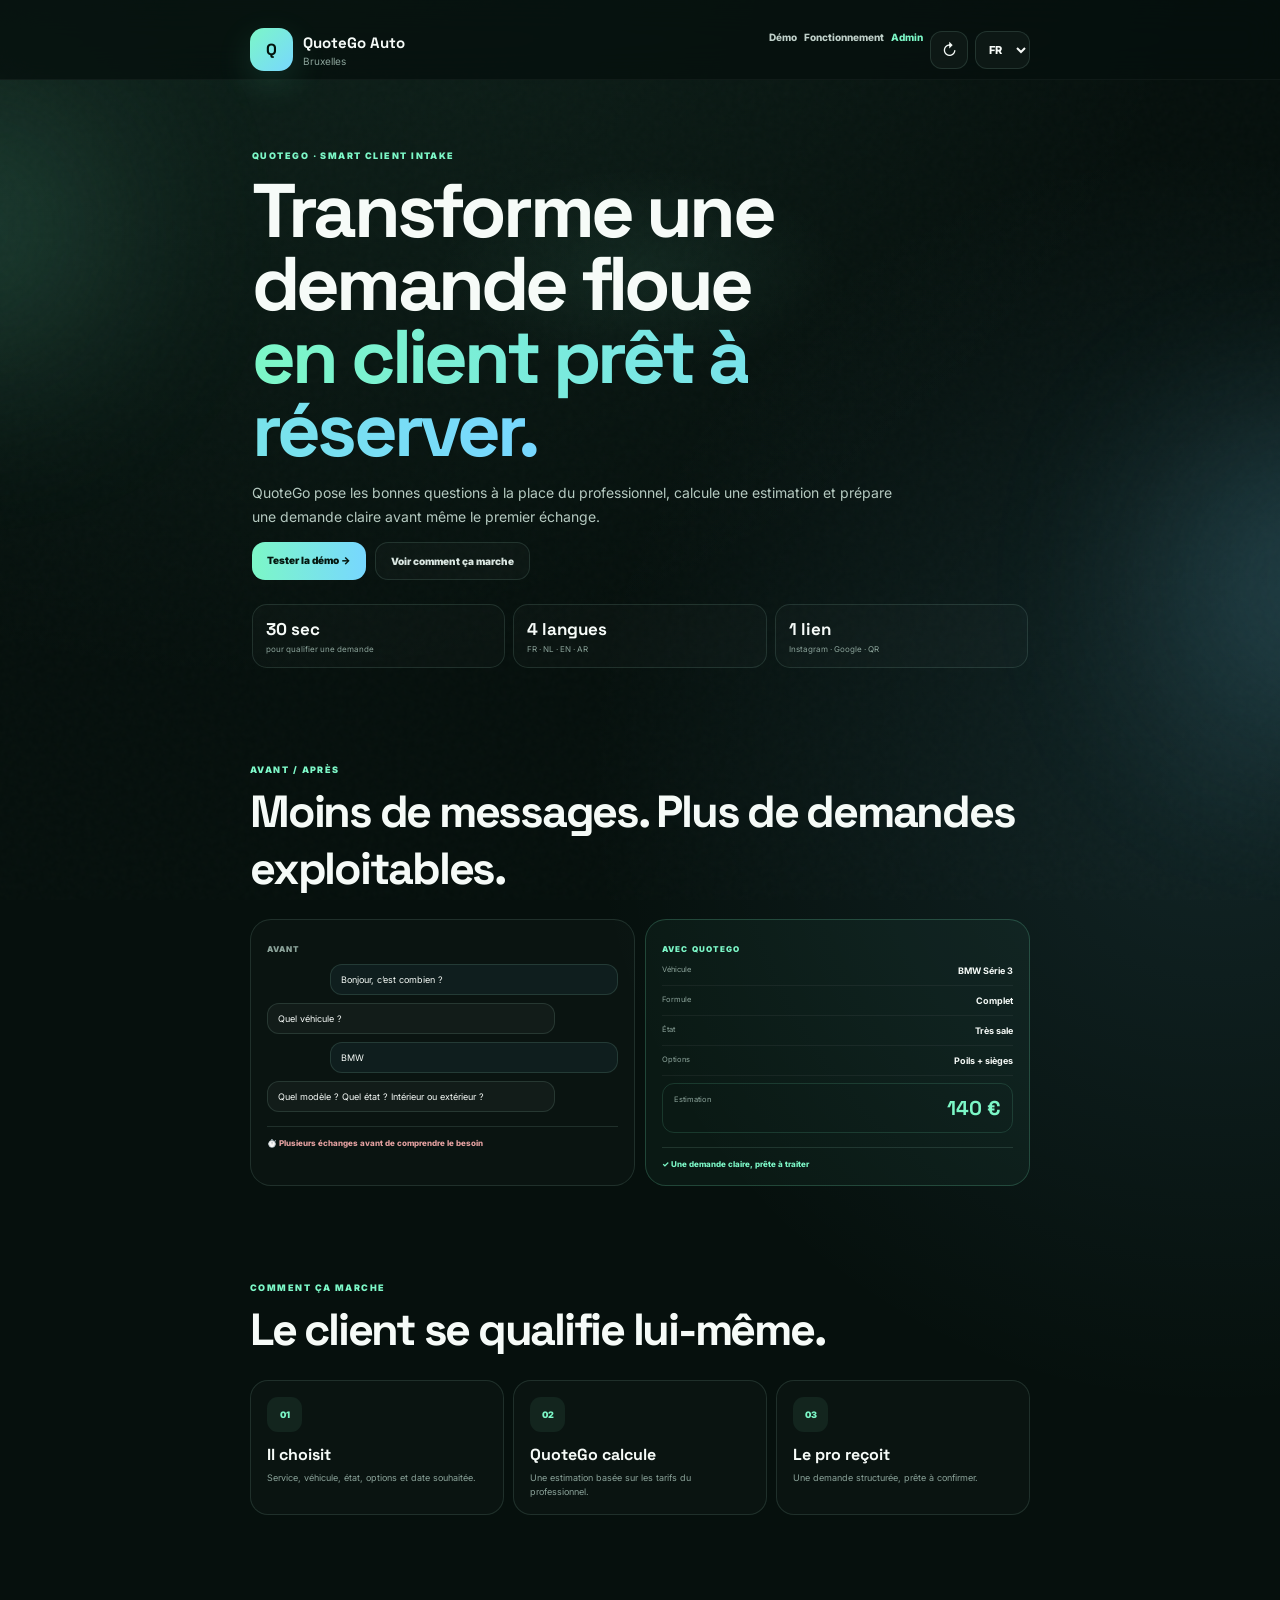
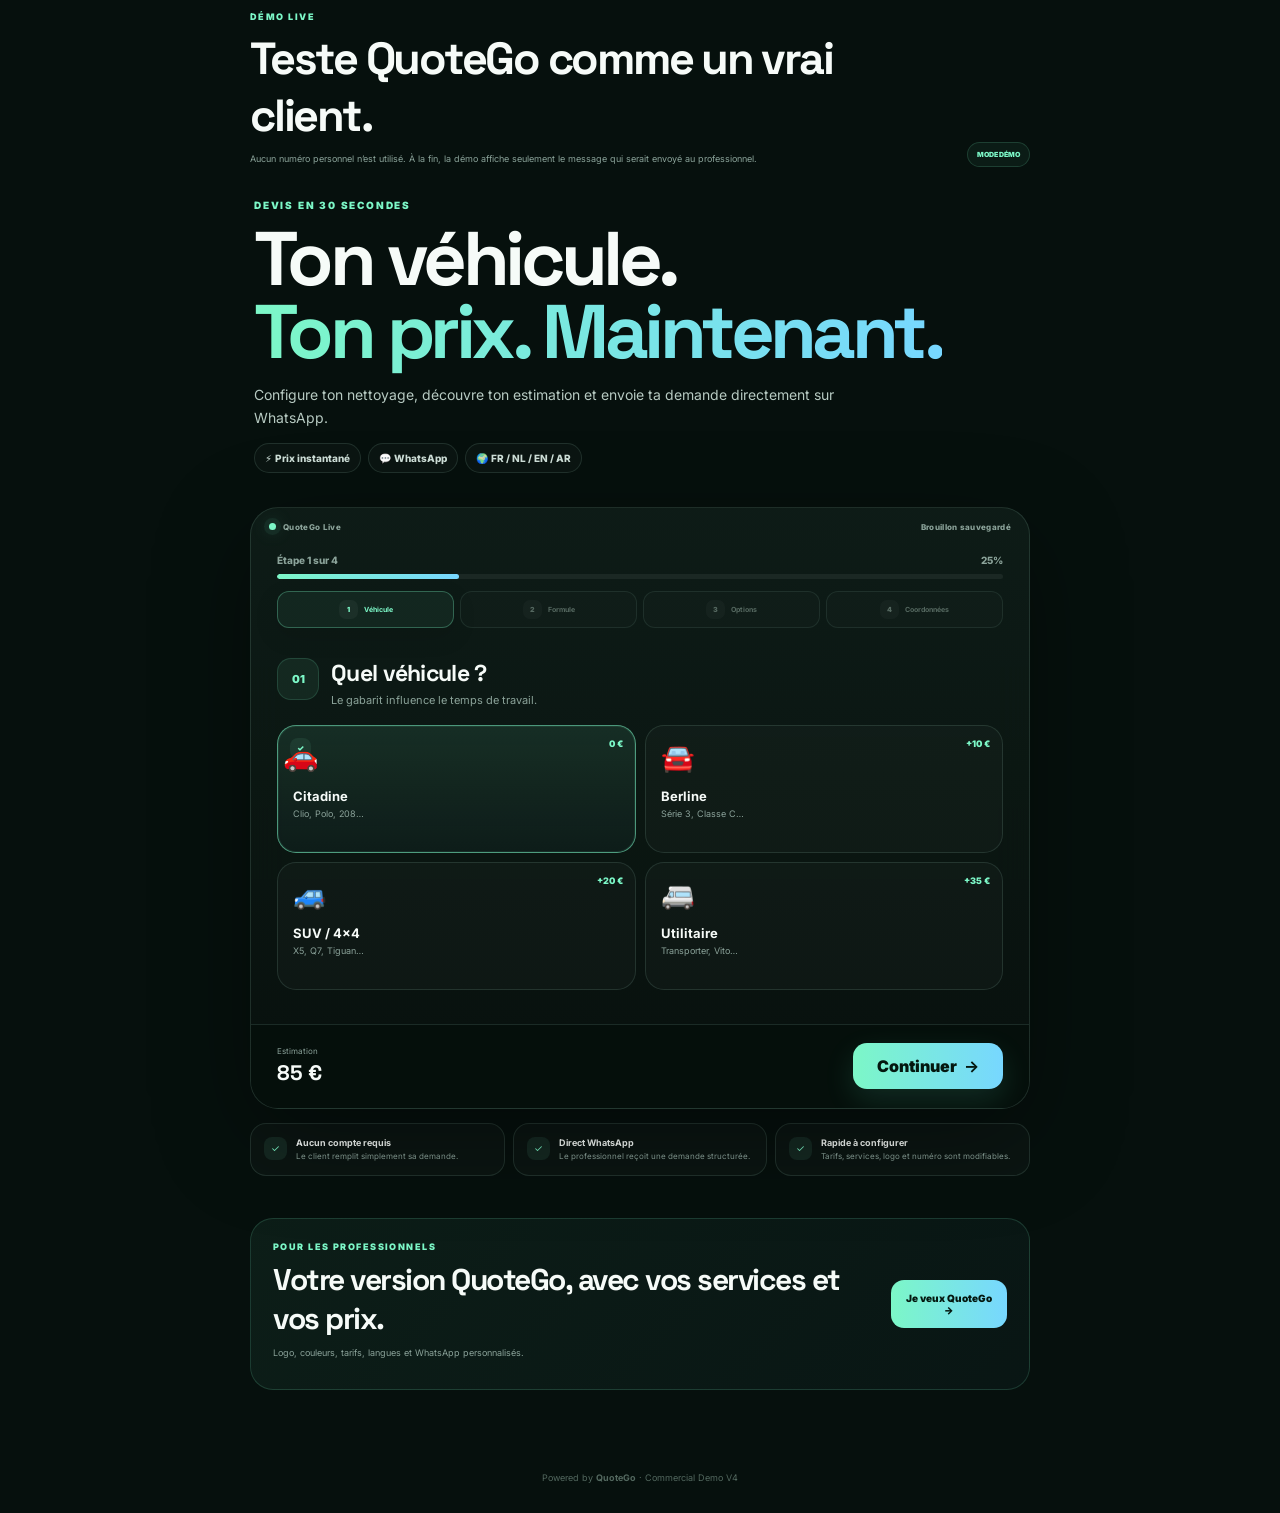
==== commit c6faad7b: "Add QuoteGo Admin Dashboard V4" ====
--- a/index.html
+++ b/index.html
@@ -14,7 +14,7 @@
   <div class="brand"><div class="brand-mark" id="brandMark">Q</div><div class="brand-copy"><strong id="brandName">QuoteGo</strong><span id="brandLocation">Bruxelles</span></div></div>
   <div class="top-actions">
     <a class="mini-link" href="#demo">Démo</a>
-    <a class="mini-link" href="#how">Fonctionnement</a>
+    <a class="mini-link" href="#how">Fonctionnement</a><a class="mini-link admin-link" href="admin.html">Admin</a>
     <button class="ghost-btn" id="restartBtn" type="button">↻</button>
     <select id="langSelect" class="lang-select"><option value="fr">FR</option><option value="nl">NL</option><option value="en">EN</option><option value="ar">AR</option></select>
   </div>
@@ -104,7 +104,7 @@
 </section>
 </main>
 
-<footer>Powered by <strong>QuoteGo</strong> · Commercial Demo V3</footer>
+<footer>Powered by <strong>QuoteGo</strong> · Commercial Demo V4</footer>
 
 <div id="salesModal" class="sales-modal-wrap"><div class="sales-backdrop"></div><div class="sales-modal">
 <button id="salesClose" class="sales-close">×</button><div class="sales-kicker">QUOTEGO POUR VOTRE ENTREPRISE</div>
--- a/styles.css
+++ b/styles.css
@@ -117,3 +117,5 @@
 @media(prefers-reduced-motion:reduce){
   *,*:before,*:after{scroll-behavior:auto!important;animation-duration:.01ms!important;animation-iteration-count:1!important;transition-duration:.01ms!important}
 }
+
+.admin-link{color:var(--accent)!important}
